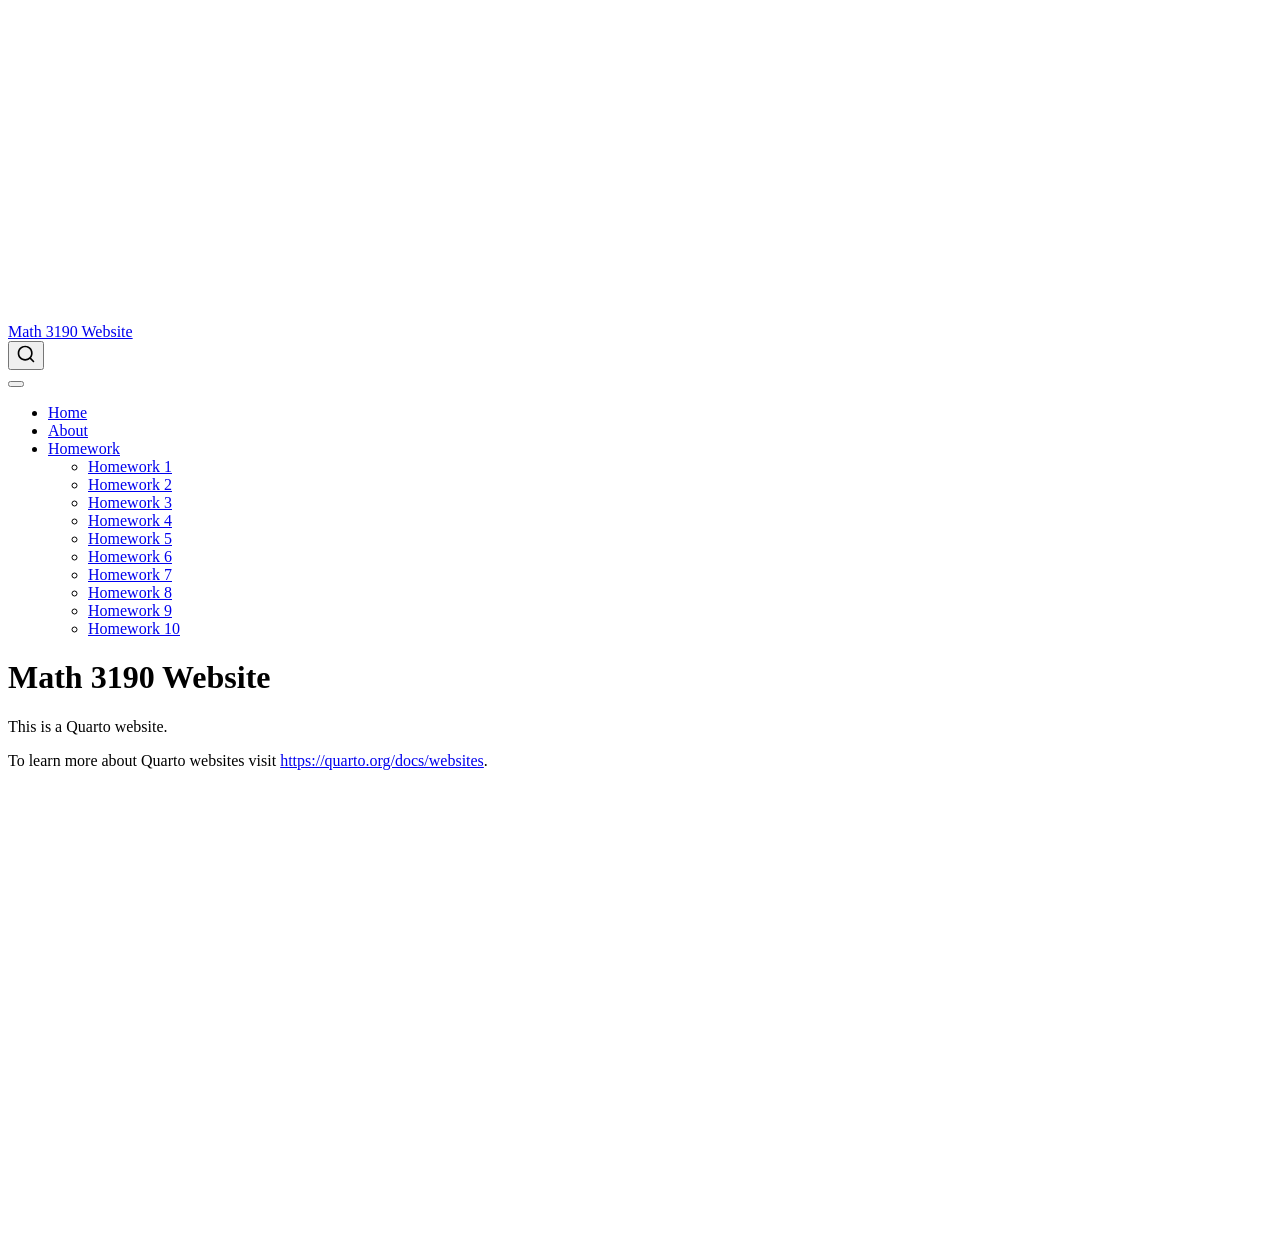
==== docs/index.html @ 8fbf4804 "Did it" ====
<!DOCTYPE html>
<html xmlns="http://www.w3.org/1999/xhtml" lang="en" xml:lang="en"><head>

<meta charset="utf-8">
<meta name="generator" content="quarto-1.7.32">

<meta name="viewport" content="width=device-width, initial-scale=1.0, user-scalable=yes">


<title>Math 3190 Website</title>
<style>
code{white-space: pre-wrap;}
span.smallcaps{font-variant: small-caps;}
div.columns{display: flex; gap: min(4vw, 1.5em);}
div.column{flex: auto; overflow-x: auto;}
div.hanging-indent{margin-left: 1.5em; text-indent: -1.5em;}
ul.task-list{list-style: none;}
ul.task-list li input[type="checkbox"] {
  width: 0.8em;
  margin: 0 0.8em 0.2em -1em; /* quarto-specific, see https://github.com/quarto-dev/quarto-cli/issues/4556 */ 
  vertical-align: middle;
}
</style>


<script src="site_libs/quarto-nav/quarto-nav.js"></script>
<script src="site_libs/quarto-nav/headroom.min.js"></script>
<script src="site_libs/clipboard/clipboard.min.js"></script>
<script src="site_libs/quarto-search/autocomplete.umd.js"></script>
<script src="site_libs/quarto-search/fuse.min.js"></script>
<script src="site_libs/quarto-search/quarto-search.js"></script>
<meta name="quarto:offset" content="./">
<script src="site_libs/quarto-html/quarto.js" type="module"></script>
<script src="site_libs/quarto-html/tabsets/tabsets.js" type="module"></script>
<script src="site_libs/quarto-html/popper.min.js"></script>
<script src="site_libs/quarto-html/tippy.umd.min.js"></script>
<script src="site_libs/quarto-html/anchor.min.js"></script>
<link href="site_libs/quarto-html/tippy.css" rel="stylesheet">
<link href="site_libs/quarto-html/quarto-syntax-highlighting-37eea08aefeeee20ff55810ff984fec1.css" rel="stylesheet" id="quarto-text-highlighting-styles">
<script src="site_libs/bootstrap/bootstrap.min.js"></script>
<link href="site_libs/bootstrap/bootstrap-icons.css" rel="stylesheet">
<link href="site_libs/bootstrap/bootstrap-dfb324f25d9b1687192fa8be62ac8f9c.min.css" rel="stylesheet" append-hash="true" id="quarto-bootstrap" data-mode="light">
<script id="quarto-search-options" type="application/json">{
  "location": "navbar",
  "copy-button": false,
  "collapse-after": 3,
  "panel-placement": "end",
  "type": "overlay",
  "limit": 50,
  "keyboard-shortcut": [
    "f",
    "/",
    "s"
  ],
  "show-item-context": false,
  "language": {
    "search-no-results-text": "No results",
    "search-matching-documents-text": "matching documents",
    "search-copy-link-title": "Copy link to search",
    "search-hide-matches-text": "Hide additional matches",
    "search-more-match-text": "more match in this document",
    "search-more-matches-text": "more matches in this document",
    "search-clear-button-title": "Clear",
    "search-text-placeholder": "",
    "search-detached-cancel-button-title": "Cancel",
    "search-submit-button-title": "Submit",
    "search-label": "Search"
  }
}</script>


<link rel="stylesheet" href="styles.css">
</head>

<body class="nav-fixed quarto-light">

<div id="quarto-search-results"></div>
  <header id="quarto-header" class="headroom fixed-top">
    <nav class="navbar navbar-expand-lg " data-bs-theme="dark">
      <div class="navbar-container container-fluid">
      <div class="navbar-brand-container mx-auto">
    <a class="navbar-brand" href="./index.html">
    <span class="navbar-title">Math 3190 Website</span>
    </a>
  </div>
            <div id="quarto-search" class="" title="Search"></div>
          <button class="navbar-toggler" type="button" data-bs-toggle="collapse" data-bs-target="#navbarCollapse" aria-controls="navbarCollapse" role="menu" aria-expanded="false" aria-label="Toggle navigation" onclick="if (window.quartoToggleHeadroom) { window.quartoToggleHeadroom(); }">
  <span class="navbar-toggler-icon"></span>
</button>
          <div class="collapse navbar-collapse" id="navbarCollapse">
            <ul class="navbar-nav navbar-nav-scroll me-auto">
  <li class="nav-item">
    <a class="nav-link active" href="./index.html" aria-current="page"> 
<span class="menu-text">Home</span></a>
  </li>  
  <li class="nav-item">
    <a class="nav-link" href="./about.html"> 
<span class="menu-text">About</span></a>
  </li>  
  <li class="nav-item dropdown ">
    <a class="nav-link dropdown-toggle" href="#" id="nav-menu-homework" role="link" data-bs-toggle="dropdown" aria-expanded="false">
 <span class="menu-text">Homework</span>
    </a>
    <ul class="dropdown-menu" aria-labelledby="nav-menu-homework">    
        <li>
    <a class="dropdown-item" href="./Homework/Homework_1.html">
 <span class="dropdown-text">Homework 1</span></a>
  </li>  
        <li>
    <a class="dropdown-item" href="./Homework/Homework_2.html">
 <span class="dropdown-text">Homework 2</span></a>
  </li>  
        <li>
    <a class="dropdown-item" href="./Homework/Homework_3.html">
 <span class="dropdown-text">Homework 3</span></a>
  </li>  
        <li>
    <a class="dropdown-item" href="./Homework/Homework_4.html">
 <span class="dropdown-text">Homework 4</span></a>
  </li>  
        <li>
    <a class="dropdown-item" href="./Homework/Homework_5.html">
 <span class="dropdown-text">Homework 5</span></a>
  </li>  
        <li>
    <a class="dropdown-item" href="./Homework/Homework_6.html">
 <span class="dropdown-text">Homework 6</span></a>
  </li>  
        <li>
    <a class="dropdown-item" href="./Homework/Homework_7.html">
 <span class="dropdown-text">Homework 7</span></a>
  </li>  
        <li>
    <a class="dropdown-item" href="./Homework/Homework_8.html">
 <span class="dropdown-text">Homework 8</span></a>
  </li>  
        <li>
    <a class="dropdown-item" href="./Homework/Homework_9.html">
 <span class="dropdown-text">Homework 9</span></a>
  </li>  
        <li>
    <a class="dropdown-item" href="./Homework/Homework_10.html">
 <span class="dropdown-text">Homework 10</span></a>
  </li>  
    </ul>
  </li>
</ul>
          </div> <!-- /navcollapse -->
            <div class="quarto-navbar-tools">
</div>
      </div> <!-- /container-fluid -->
    </nav>
</header>
<!-- content -->
<div id="quarto-content" class="quarto-container page-columns page-rows-contents page-layout-article page-navbar">
<!-- sidebar -->
<!-- margin-sidebar -->
    <div id="quarto-margin-sidebar" class="sidebar margin-sidebar zindex-bottom">
        
    </div>
<!-- main -->
<main class="content" id="quarto-document-content">

<header id="title-block-header" class="quarto-title-block default">
<div class="quarto-title">
<h1 class="title">Math 3190 Website</h1>
</div>



<div class="quarto-title-meta">

    
  
    
  </div>
  


</header>


<p>This is a Quarto website.</p>
<p>To learn more about Quarto websites visit <a href="https://quarto.org/docs/websites" class="uri">https://quarto.org/docs/websites</a>.</p>



</main> <!-- /main -->
<script id="quarto-html-after-body" type="application/javascript">
  window.document.addEventListener("DOMContentLoaded", function (event) {
    const icon = "";
    const anchorJS = new window.AnchorJS();
    anchorJS.options = {
      placement: 'right',
      icon: icon
    };
    anchorJS.add('.anchored');
    const isCodeAnnotation = (el) => {
      for (const clz of el.classList) {
        if (clz.startsWith('code-annotation-')) {                     
          return true;
        }
      }
      return false;
    }
    const onCopySuccess = function(e) {
      // button target
      const button = e.trigger;
      // don't keep focus
      button.blur();
      // flash "checked"
      button.classList.add('code-copy-button-checked');
      var currentTitle = button.getAttribute("title");
      button.setAttribute("title", "Copied!");
      let tooltip;
      if (window.bootstrap) {
        button.setAttribute("data-bs-toggle", "tooltip");
        button.setAttribute("data-bs-placement", "left");
        button.setAttribute("data-bs-title", "Copied!");
        tooltip = new bootstrap.Tooltip(button, 
          { trigger: "manual", 
            customClass: "code-copy-button-tooltip",
            offset: [0, -8]});
        tooltip.show();    
      }
      setTimeout(function() {
        if (tooltip) {
          tooltip.hide();
          button.removeAttribute("data-bs-title");
          button.removeAttribute("data-bs-toggle");
          button.removeAttribute("data-bs-placement");
        }
        button.setAttribute("title", currentTitle);
        button.classList.remove('code-copy-button-checked');
      }, 1000);
      // clear code selection
      e.clearSelection();
    }
    const getTextToCopy = function(trigger) {
        const codeEl = trigger.previousElementSibling.cloneNode(true);
        for (const childEl of codeEl.children) {
          if (isCodeAnnotation(childEl)) {
            childEl.remove();
          }
        }
        return codeEl.innerText;
    }
    const clipboard = new window.ClipboardJS('.code-copy-button:not([data-in-quarto-modal])', {
      text: getTextToCopy
    });
    clipboard.on('success', onCopySuccess);
    if (window.document.getElementById('quarto-embedded-source-code-modal')) {
      const clipboardModal = new window.ClipboardJS('.code-copy-button[data-in-quarto-modal]', {
        text: getTextToCopy,
        container: window.document.getElementById('quarto-embedded-source-code-modal')
      });
      clipboardModal.on('success', onCopySuccess);
    }
      var localhostRegex = new RegExp(/^(?:http|https):\/\/localhost\:?[0-9]*\//);
      var mailtoRegex = new RegExp(/^mailto:/);
        var filterRegex = new RegExp('/' + window.location.host + '/');
      var isInternal = (href) => {
          return filterRegex.test(href) || localhostRegex.test(href) || mailtoRegex.test(href);
      }
      // Inspect non-navigation links and adorn them if external
     var links = window.document.querySelectorAll('a[href]:not(.nav-link):not(.navbar-brand):not(.toc-action):not(.sidebar-link):not(.sidebar-item-toggle):not(.pagination-link):not(.no-external):not([aria-hidden]):not(.dropdown-item):not(.quarto-navigation-tool):not(.about-link)');
      for (var i=0; i<links.length; i++) {
        const link = links[i];
        if (!isInternal(link.href)) {
          // undo the damage that might have been done by quarto-nav.js in the case of
          // links that we want to consider external
          if (link.dataset.originalHref !== undefined) {
            link.href = link.dataset.originalHref;
          }
        }
      }
    function tippyHover(el, contentFn, onTriggerFn, onUntriggerFn) {
      const config = {
        allowHTML: true,
        maxWidth: 500,
        delay: 100,
        arrow: false,
        appendTo: function(el) {
            return el.parentElement;
        },
        interactive: true,
        interactiveBorder: 10,
        theme: 'quarto',
        placement: 'bottom-start',
      };
      if (contentFn) {
        config.content = contentFn;
      }
      if (onTriggerFn) {
        config.onTrigger = onTriggerFn;
      }
      if (onUntriggerFn) {
        config.onUntrigger = onUntriggerFn;
      }
      window.tippy(el, config); 
    }
    const noterefs = window.document.querySelectorAll('a[role="doc-noteref"]');
    for (var i=0; i<noterefs.length; i++) {
      const ref = noterefs[i];
      tippyHover(ref, function() {
        // use id or data attribute instead here
        let href = ref.getAttribute('data-footnote-href') || ref.getAttribute('href');
        try { href = new URL(href).hash; } catch {}
        const id = href.replace(/^#\/?/, "");
        const note = window.document.getElementById(id);
        if (note) {
          return note.innerHTML;
        } else {
          return "";
        }
      });
    }
    const xrefs = window.document.querySelectorAll('a.quarto-xref');
    const processXRef = (id, note) => {
      // Strip column container classes
      const stripColumnClz = (el) => {
        el.classList.remove("page-full", "page-columns");
        if (el.children) {
          for (const child of el.children) {
            stripColumnClz(child);
          }
        }
      }
      stripColumnClz(note)
      if (id === null || id.startsWith('sec-')) {
        // Special case sections, only their first couple elements
        const container = document.createElement("div");
        if (note.children && note.children.length > 2) {
          container.appendChild(note.children[0].cloneNode(true));
          for (let i = 1; i < note.children.length; i++) {
            const child = note.children[i];
            if (child.tagName === "P" && child.innerText === "") {
              continue;
            } else {
              container.appendChild(child.cloneNode(true));
              break;
            }
          }
          if (window.Quarto?.typesetMath) {
            window.Quarto.typesetMath(container);
          }
          return container.innerHTML
        } else {
          if (window.Quarto?.typesetMath) {
            window.Quarto.typesetMath(note);
          }
          return note.innerHTML;
        }
      } else {
        // Remove any anchor links if they are present
        const anchorLink = note.querySelector('a.anchorjs-link');
        if (anchorLink) {
          anchorLink.remove();
        }
        if (window.Quarto?.typesetMath) {
          window.Quarto.typesetMath(note);
        }
        if (note.classList.contains("callout")) {
          return note.outerHTML;
        } else {
          return note.innerHTML;
        }
      }
    }
    for (var i=0; i<xrefs.length; i++) {
      const xref = xrefs[i];
      tippyHover(xref, undefined, function(instance) {
        instance.disable();
        let url = xref.getAttribute('href');
        let hash = undefined; 
        if (url.startsWith('#')) {
          hash = url;
        } else {
          try { hash = new URL(url).hash; } catch {}
        }
        if (hash) {
          const id = hash.replace(/^#\/?/, "");
          const note = window.document.getElementById(id);
          if (note !== null) {
            try {
              const html = processXRef(id, note.cloneNode(true));
              instance.setContent(html);
            } finally {
              instance.enable();
              instance.show();
            }
          } else {
            // See if we can fetch this
            fetch(url.split('#')[0])
            .then(res => res.text())
            .then(html => {
              const parser = new DOMParser();
              const htmlDoc = parser.parseFromString(html, "text/html");
              const note = htmlDoc.getElementById(id);
              if (note !== null) {
                const html = processXRef(id, note);
                instance.setContent(html);
              } 
            }).finally(() => {
              instance.enable();
              instance.show();
            });
          }
        } else {
          // See if we can fetch a full url (with no hash to target)
          // This is a special case and we should probably do some content thinning / targeting
          fetch(url)
          .then(res => res.text())
          .then(html => {
            const parser = new DOMParser();
            const htmlDoc = parser.parseFromString(html, "text/html");
            const note = htmlDoc.querySelector('main.content');
            if (note !== null) {
              // This should only happen for chapter cross references
              // (since there is no id in the URL)
              // remove the first header
              if (note.children.length > 0 && note.children[0].tagName === "HEADER") {
                note.children[0].remove();
              }
              const html = processXRef(null, note);
              instance.setContent(html);
            } 
          }).finally(() => {
            instance.enable();
            instance.show();
          });
        }
      }, function(instance) {
      });
    }
        let selectedAnnoteEl;
        const selectorForAnnotation = ( cell, annotation) => {
          let cellAttr = 'data-code-cell="' + cell + '"';
          let lineAttr = 'data-code-annotation="' +  annotation + '"';
          const selector = 'span[' + cellAttr + '][' + lineAttr + ']';
          return selector;
        }
        const selectCodeLines = (annoteEl) => {
          const doc = window.document;
          const targetCell = annoteEl.getAttribute("data-target-cell");
          const targetAnnotation = annoteEl.getAttribute("data-target-annotation");
          const annoteSpan = window.document.querySelector(selectorForAnnotation(targetCell, targetAnnotation));
          const lines = annoteSpan.getAttribute("data-code-lines").split(",");
          const lineIds = lines.map((line) => {
            return targetCell + "-" + line;
          })
          let top = null;
          let height = null;
          let parent = null;
          if (lineIds.length > 0) {
              //compute the position of the single el (top and bottom and make a div)
              const el = window.document.getElementById(lineIds[0]);
              top = el.offsetTop;
              height = el.offsetHeight;
              parent = el.parentElement.parentElement;
            if (lineIds.length > 1) {
              const lastEl = window.document.getElementById(lineIds[lineIds.length - 1]);
              const bottom = lastEl.offsetTop + lastEl.offsetHeight;
              height = bottom - top;
            }
            if (top !== null && height !== null && parent !== null) {
              // cook up a div (if necessary) and position it 
              let div = window.document.getElementById("code-annotation-line-highlight");
              if (div === null) {
                div = window.document.createElement("div");
                div.setAttribute("id", "code-annotation-line-highlight");
                div.style.position = 'absolute';
                parent.appendChild(div);
              }
              div.style.top = top - 2 + "px";
              div.style.height = height + 4 + "px";
              div.style.left = 0;
              let gutterDiv = window.document.getElementById("code-annotation-line-highlight-gutter");
              if (gutterDiv === null) {
                gutterDiv = window.document.createElement("div");
                gutterDiv.setAttribute("id", "code-annotation-line-highlight-gutter");
                gutterDiv.style.position = 'absolute';
                const codeCell = window.document.getElementById(targetCell);
                const gutter = codeCell.querySelector('.code-annotation-gutter');
                gutter.appendChild(gutterDiv);
              }
              gutterDiv.style.top = top - 2 + "px";
              gutterDiv.style.height = height + 4 + "px";
            }
            selectedAnnoteEl = annoteEl;
          }
        };
        const unselectCodeLines = () => {
          const elementsIds = ["code-annotation-line-highlight", "code-annotation-line-highlight-gutter"];
          elementsIds.forEach((elId) => {
            const div = window.document.getElementById(elId);
            if (div) {
              div.remove();
            }
          });
          selectedAnnoteEl = undefined;
        };
          // Handle positioning of the toggle
      window.addEventListener(
        "resize",
        throttle(() => {
          elRect = undefined;
          if (selectedAnnoteEl) {
            selectCodeLines(selectedAnnoteEl);
          }
        }, 10)
      );
      function throttle(fn, ms) {
      let throttle = false;
      let timer;
        return (...args) => {
          if(!throttle) { // first call gets through
              fn.apply(this, args);
              throttle = true;
          } else { // all the others get throttled
              if(timer) clearTimeout(timer); // cancel #2
              timer = setTimeout(() => {
                fn.apply(this, args);
                timer = throttle = false;
              }, ms);
          }
        };
      }
        // Attach click handler to the DT
        const annoteDls = window.document.querySelectorAll('dt[data-target-cell]');
        for (const annoteDlNode of annoteDls) {
          annoteDlNode.addEventListener('click', (event) => {
            const clickedEl = event.target;
            if (clickedEl !== selectedAnnoteEl) {
              unselectCodeLines();
              const activeEl = window.document.querySelector('dt[data-target-cell].code-annotation-active');
              if (activeEl) {
                activeEl.classList.remove('code-annotation-active');
              }
              selectCodeLines(clickedEl);
              clickedEl.classList.add('code-annotation-active');
            } else {
              // Unselect the line
              unselectCodeLines();
              clickedEl.classList.remove('code-annotation-active');
            }
          });
        }
    const findCites = (el) => {
      const parentEl = el.parentElement;
      if (parentEl) {
        const cites = parentEl.dataset.cites;
        if (cites) {
          return {
            el,
            cites: cites.split(' ')
          };
        } else {
          return findCites(el.parentElement)
        }
      } else {
        return undefined;
      }
    };
    var bibliorefs = window.document.querySelectorAll('a[role="doc-biblioref"]');
    for (var i=0; i<bibliorefs.length; i++) {
      const ref = bibliorefs[i];
      const citeInfo = findCites(ref);
      if (citeInfo) {
        tippyHover(citeInfo.el, function() {
          var popup = window.document.createElement('div');
          citeInfo.cites.forEach(function(cite) {
            var citeDiv = window.document.createElement('div');
            citeDiv.classList.add('hanging-indent');
            citeDiv.classList.add('csl-entry');
            var biblioDiv = window.document.getElementById('ref-' + cite);
            if (biblioDiv) {
              citeDiv.innerHTML = biblioDiv.innerHTML;
            }
            popup.appendChild(citeDiv);
          });
          return popup.innerHTML;
        });
      }
    }
  });
  </script>
</div> <!-- /content -->




</body></html>
---- docs/site_libs/quarto-html/tippy.css ----
.tippy-box[data-animation=fade][data-state=hidden]{opacity:0}[data-tippy-root]{max-width:calc(100vw - 10px)}.tippy-box{position:relative;background-color:#333;color:#fff;border-radius:4px;font-size:14px;line-height:1.4;white-space:normal;outline:0;transition-property:transform,visibility,opacity}.tippy-box[data-placement^=top]>.tippy-arrow{bottom:0}.tippy-box[data-placement^=top]>.tippy-arrow:before{bottom:-7px;left:0;border-width:8px 8px 0;border-top-color:initial;transform-origin:center top}.tippy-box[data-placement^=bottom]>.tippy-arrow{top:0}.tippy-box[data-placement^=bottom]>.tippy-arrow:before{top:-7px;left:0;border-width:0 8px 8px;border-bottom-color:initial;transform-origin:center bottom}.tippy-box[data-placement^=left]>.tippy-arrow{right:0}.tippy-box[data-placement^=left]>.tippy-arrow:before{border-width:8px 0 8px 8px;border-left-color:initial;right:-7px;transform-origin:center left}.tippy-box[data-placement^=right]>.tippy-arrow{left:0}.tippy-box[data-placement^=right]>.tippy-arrow:before{left:-7px;border-width:8px 8px 8px 0;border-right-color:initial;transform-origin:center right}.tippy-box[data-inertia][data-state=visible]{transition-timing-function:cubic-bezier(.54,1.5,.38,1.11)}.tippy-arrow{width:16px;height:16px;color:#333}.tippy-arrow:before{content:"";position:absolute;border-color:transparent;border-style:solid}.tippy-content{position:relative;padding:5px 9px;z-index:1}
---- docs/site_libs/quarto-html/quarto-syntax-highlighting-37eea08aefeeee20ff55810ff984fec1.css ----
/* quarto syntax highlight colors */
:root {
  --quarto-hl-ot-color: #003B4F;
  --quarto-hl-at-color: #657422;
  --quarto-hl-ss-color: #20794D;
  --quarto-hl-an-color: #5E5E5E;
  --quarto-hl-fu-color: #4758AB;
  --quarto-hl-st-color: #20794D;
  --quarto-hl-cf-color: #003B4F;
  --quarto-hl-op-color: #5E5E5E;
  --quarto-hl-er-color: #AD0000;
  --quarto-hl-bn-color: #AD0000;
  --quarto-hl-al-color: #AD0000;
  --quarto-hl-va-color: #111111;
  --quarto-hl-bu-color: inherit;
  --quarto-hl-ex-color: inherit;
  --quarto-hl-pp-color: #AD0000;
  --quarto-hl-in-color: #5E5E5E;
  --quarto-hl-vs-color: #20794D;
  --quarto-hl-wa-color: #5E5E5E;
  --quarto-hl-do-color: #5E5E5E;
  --quarto-hl-im-color: #00769E;
  --quarto-hl-ch-color: #20794D;
  --quarto-hl-dt-color: #AD0000;
  --quarto-hl-fl-color: #AD0000;
  --quarto-hl-co-color: #5E5E5E;
  --quarto-hl-cv-color: #5E5E5E;
  --quarto-hl-cn-color: #8f5902;
  --quarto-hl-sc-color: #5E5E5E;
  --quarto-hl-dv-color: #AD0000;
  --quarto-hl-kw-color: #003B4F;
}

/* other quarto variables */
:root {
  --quarto-font-monospace: SFMono-Regular, Menlo, Monaco, Consolas, "Liberation Mono", "Courier New", monospace;
}

/* syntax highlight based on Pandoc's rules */
pre > code.sourceCode > span {
  color: #003B4F;
}

code.sourceCode > span {
  color: #003B4F;
}

div.sourceCode,
div.sourceCode pre.sourceCode {
  color: #003B4F;
}

/* Normal */
code span {
  color: #003B4F;
}

/* Alert */
code span.al {
  color: #AD0000;
  font-style: inherit;
}

/* Annotation */
code span.an {
  color: #5E5E5E;
  font-style: inherit;
}

/* Attribute */
code span.at {
  color: #657422;
  font-style: inherit;
}

/* BaseN */
code span.bn {
  color: #AD0000;
  font-style: inherit;
}

/* BuiltIn */
code span.bu {
  font-style: inherit;
}

/* ControlFlow */
code span.cf {
  color: #003B4F;
  font-weight: bold;
  font-style: inherit;
}

/* Char */
code span.ch {
  color: #20794D;
  font-style: inherit;
}

/* Constant */
code span.cn {
  color: #8f5902;
  font-style: inherit;
}

/* Comment */
code span.co {
  color: #5E5E5E;
  font-style: inherit;
}

/* CommentVar */
code span.cv {
  color: #5E5E5E;
  font-style: italic;
}

/* Documentation */
code span.do {
  color: #5E5E5E;
  font-style: italic;
}

/* DataType */
code span.dt {
  color: #AD0000;
  font-style: inherit;
}

/* DecVal */
code span.dv {
  color: #AD0000;
  font-style: inherit;
}

/* Error */
code span.er {
  color: #AD0000;
  font-style: inherit;
}

/* Extension */
code span.ex {
  font-style: inherit;
}

/* Float */
code span.fl {
  color: #AD0000;
  font-style: inherit;
}

/* Function */
code span.fu {
  color: #4758AB;
  font-style: inherit;
}

/* Import */
code span.im {
  color: #00769E;
  font-style: inherit;
}

/* Information */
code span.in {
  color: #5E5E5E;
  font-style: inherit;
}

/* Keyword */
code span.kw {
  color: #003B4F;
  font-weight: bold;
  font-style: inherit;
}

/* Operator */
code span.op {
  color: #5E5E5E;
  font-style: inherit;
}

/* Other */
code span.ot {
  color: #003B4F;
  font-style: inherit;
}

/* Preprocessor */
code span.pp {
  color: #AD0000;
  font-style: inherit;
}

/* SpecialChar */
code span.sc {
  color: #5E5E5E;
  font-style: inherit;
}

/* SpecialString */
code span.ss {
  color: #20794D;
  font-style: inherit;
}

/* String */
code span.st {
  color: #20794D;
  font-style: inherit;
}

/* Variable */
code span.va {
  color: #111111;
  font-style: inherit;
}

/* VerbatimString */
code span.vs {
  color: #20794D;
  font-style: inherit;
}

/* Warning */
code span.wa {
  color: #5E5E5E;
  font-style: italic;
}

.prevent-inlining {
  content: "</";
}

/*# sourceMappingURL=27d3d809615f7771493d095567f04340.css.map */
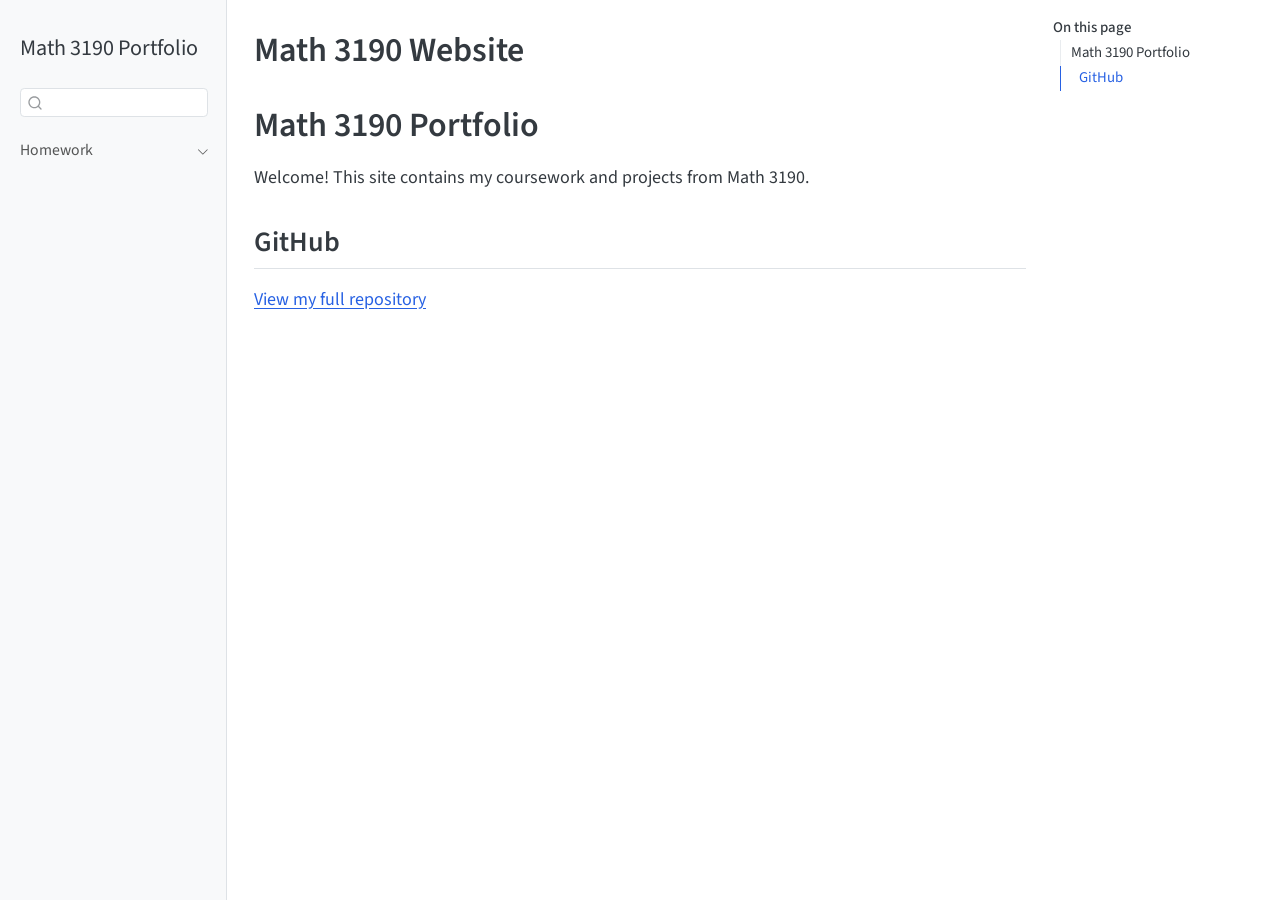
==== commit fa2bb029: "Updated the navbar" ====
--- a/docs/index.html
+++ b/docs/index.html
@@ -7,7 +7,7 @@
 <meta name="viewport" content="width=device-width, initial-scale=1.0, user-scalable=yes">
 
 
-<title>Math 3190 Website</title>
+<title>Math 3190 Website – Math 3190 Portfolio</title>
 <style>
 code{white-space: pre-wrap;}
 span.smallcaps{font-variant: small-caps;}
@@ -39,13 +39,13 @@
 <link href="site_libs/quarto-html/quarto-syntax-highlighting-37eea08aefeeee20ff55810ff984fec1.css" rel="stylesheet" id="quarto-text-highlighting-styles">
 <script src="site_libs/bootstrap/bootstrap.min.js"></script>
 <link href="site_libs/bootstrap/bootstrap-icons.css" rel="stylesheet">
-<link href="site_libs/bootstrap/bootstrap-dfb324f25d9b1687192fa8be62ac8f9c.min.css" rel="stylesheet" append-hash="true" id="quarto-bootstrap" data-mode="light">
+<link href="site_libs/bootstrap/bootstrap-5d2e30ad26079c1dae90a1fd11eba2b9.min.css" rel="stylesheet" append-hash="true" id="quarto-bootstrap" data-mode="light">
 <script id="quarto-search-options" type="application/json">{
-  "location": "navbar",
+  "location": "sidebar",
   "copy-button": false,
   "collapse-after": 3,
-  "panel-placement": "end",
-  "type": "overlay",
+  "panel-placement": "start",
+  "type": "textbox",
   "limit": 50,
   "keyboard-shortcut": [
     "f",
@@ -72,91 +72,69 @@
 <link rel="stylesheet" href="styles.css">
 </head>
 
-<body class="nav-fixed quarto-light">
+<body class="nav-sidebar docked quarto-light">
 
 <div id="quarto-search-results"></div>
   <header id="quarto-header" class="headroom fixed-top">
-    <nav class="navbar navbar-expand-lg " data-bs-theme="dark">
-      <div class="navbar-container container-fluid">
-      <div class="navbar-brand-container mx-auto">
-    <a class="navbar-brand" href="./index.html">
-    <span class="navbar-title">Math 3190 Website</span>
-    </a>
-  </div>
-            <div id="quarto-search" class="" title="Search"></div>
-          <button class="navbar-toggler" type="button" data-bs-toggle="collapse" data-bs-target="#navbarCollapse" aria-controls="navbarCollapse" role="menu" aria-expanded="false" aria-label="Toggle navigation" onclick="if (window.quartoToggleHeadroom) { window.quartoToggleHeadroom(); }">
-  <span class="navbar-toggler-icon"></span>
-</button>
-          <div class="collapse navbar-collapse" id="navbarCollapse">
-            <ul class="navbar-nav navbar-nav-scroll me-auto">
-  <li class="nav-item">
-    <a class="nav-link active" href="./index.html" aria-current="page"> 
-<span class="menu-text">Home</span></a>
-  </li>  
-  <li class="nav-item">
-    <a class="nav-link" href="./about.html"> 
-<span class="menu-text">About</span></a>
-  </li>  
-  <li class="nav-item dropdown ">
-    <a class="nav-link dropdown-toggle" href="#" id="nav-menu-homework" role="link" data-bs-toggle="dropdown" aria-expanded="false">
- <span class="menu-text">Homework</span>
-    </a>
-    <ul class="dropdown-menu" aria-labelledby="nav-menu-homework">    
-        <li>
-    <a class="dropdown-item" href="./Homework/Homework_1.html">
- <span class="dropdown-text">Homework 1</span></a>
-  </li>  
-        <li>
-    <a class="dropdown-item" href="./Homework/Homework_2.html">
- <span class="dropdown-text">Homework 2</span></a>
-  </li>  
-        <li>
-    <a class="dropdown-item" href="./Homework/Homework_3.html">
- <span class="dropdown-text">Homework 3</span></a>
-  </li>  
-        <li>
-    <a class="dropdown-item" href="./Homework/Homework_4.html">
- <span class="dropdown-text">Homework 4</span></a>
-  </li>  
-        <li>
-    <a class="dropdown-item" href="./Homework/Homework_5.html">
- <span class="dropdown-text">Homework 5</span></a>
-  </li>  
-        <li>
-    <a class="dropdown-item" href="./Homework/Homework_6.html">
- <span class="dropdown-text">Homework 6</span></a>
-  </li>  
-        <li>
-    <a class="dropdown-item" href="./Homework/Homework_7.html">
- <span class="dropdown-text">Homework 7</span></a>
-  </li>  
-        <li>
-    <a class="dropdown-item" href="./Homework/Homework_8.html">
- <span class="dropdown-text">Homework 8</span></a>
-  </li>  
-        <li>
-    <a class="dropdown-item" href="./Homework/Homework_9.html">
- <span class="dropdown-text">Homework 9</span></a>
-  </li>  
-        <li>
-    <a class="dropdown-item" href="./Homework/Homework_10.html">
- <span class="dropdown-text">Homework 10</span></a>
-  </li>  
-    </ul>
-  </li>
-</ul>
-          </div> <!-- /navcollapse -->
-            <div class="quarto-navbar-tools">
-</div>
-      </div> <!-- /container-fluid -->
-    </nav>
+  <nav class="quarto-secondary-nav">
+    <div class="container-fluid d-flex">
+      <button type="button" class="quarto-btn-toggle btn" data-bs-toggle="collapse" role="button" data-bs-target=".quarto-sidebar-collapse-item" aria-controls="quarto-sidebar" aria-expanded="false" aria-label="Toggle sidebar navigation" onclick="if (window.quartoToggleHeadroom) { window.quartoToggleHeadroom(); }">
+        <i class="bi bi-layout-text-sidebar-reverse"></i>
+      </button>
+        <nav class="quarto-page-breadcrumbs" aria-label="breadcrumb"><ol class="breadcrumb"><li class="breadcrumb-item">
+      Math 3190 Portfolio
+      </li></ol></nav>
+        <a class="flex-grow-1" role="navigation" data-bs-toggle="collapse" data-bs-target=".quarto-sidebar-collapse-item" aria-controls="quarto-sidebar" aria-expanded="false" aria-label="Toggle sidebar navigation" onclick="if (window.quartoToggleHeadroom) { window.quartoToggleHeadroom(); }">      
+        </a>
+      <button type="button" class="btn quarto-search-button" aria-label="Search" onclick="window.quartoOpenSearch();">
+        <i class="bi bi-search"></i>
+      </button>
+    </div>
+  </nav>
 </header>
 <!-- content -->
-<div id="quarto-content" class="quarto-container page-columns page-rows-contents page-layout-article page-navbar">
+<div id="quarto-content" class="quarto-container page-columns page-rows-contents page-layout-article">
 <!-- sidebar -->
+  <nav id="quarto-sidebar" class="sidebar collapse collapse-horizontal quarto-sidebar-collapse-item sidebar-navigation docked overflow-auto">
+    <div class="pt-lg-2 mt-2 text-left sidebar-header">
+    <div class="sidebar-title mb-0 py-0">
+      <a href="./">Math 3190 Portfolio</a> 
+    </div>
+      </div>
+        <div class="mt-2 flex-shrink-0 align-items-center">
+        <div class="sidebar-search">
+        <div id="quarto-search" class="" title="Search"></div>
+        </div>
+        </div>
+    <div class="sidebar-menu-container"> 
+    <ul class="list-unstyled mt-1">
+        <li class="sidebar-item sidebar-item-section">
+      <div class="sidebar-item-container"> 
+            <a class="sidebar-item-text sidebar-link text-start" data-bs-toggle="collapse" data-bs-target="#quarto-sidebar-section-1" role="navigation" aria-expanded="true">
+ <span class="menu-text">Homework</span></a>
+          <a class="sidebar-item-toggle text-start" data-bs-toggle="collapse" data-bs-target="#quarto-sidebar-section-1" role="navigation" aria-expanded="true" aria-label="Toggle section">
+            <i class="bi bi-chevron-right ms-2"></i>
+          </a> 
+      </div>
+      <ul id="quarto-sidebar-section-1" class="collapse list-unstyled sidebar-section depth1 show">  
+      </ul>
+  </li>
+    </ul>
+    </div>
+</nav>
+<div id="quarto-sidebar-glass" class="quarto-sidebar-collapse-item" data-bs-toggle="collapse" data-bs-target=".quarto-sidebar-collapse-item"></div>
 <!-- margin-sidebar -->
-    <div id="quarto-margin-sidebar" class="sidebar margin-sidebar zindex-bottom">
-        
+    <div id="quarto-margin-sidebar" class="sidebar margin-sidebar">
+        <nav id="TOC" role="doc-toc" class="toc-active">
+    <h2 id="toc-title">On this page</h2>
+   
+  <ul>
+  <li><a href="#math-3190-portfolio" id="toc-math-3190-portfolio" class="nav-link active" data-scroll-target="#math-3190-portfolio">Math 3190 Portfolio</a>
+  <ul class="collapse">
+  <li><a href="#github" id="toc-github" class="nav-link" data-scroll-target="#github">GitHub</a></li>
+  </ul></li>
+  </ul>
+</nav>
     </div>
 <!-- main -->
 <main class="content" id="quarto-document-content">
@@ -180,10 +158,16 @@
 </header>
 
 
-<p>This is a Quarto website.</p>
-<p>To learn more about Quarto websites visit <a href="https://quarto.org/docs/websites" class="uri">https://quarto.org/docs/websites</a>.</p>
-
-
+<section id="math-3190-portfolio" class="level1">
+<h1>Math 3190 Portfolio</h1>
+<p>Welcome! This site contains my coursework and projects from Math 3190.</p>
+<section id="github" class="level2">
+<h2 class="anchored" data-anchor-id="github">GitHub</h2>
+<p><a href="https://github.com/RMMcMurray">View my full repository</a></p>
+
+
+</section>
+</section>
 
 </main> <!-- /main -->
 <script id="quarto-html-after-body" type="application/javascript">
--- a/docs/styles.css
+++ b/docs/styles.css
@@ -0,0 +1,19 @@
+/* css styles */
+body {
+    font-size: 18px;
+}
+
+.navbar {
+    font-weight: 500;
+}
+
+h1,
+h2,
+h3 {
+    font-weight: 600;
+}
+
+.quarto-title-block .quarto-title-banner {
+    background: linear-gradient(90deg, #2c3e50, #4ca1af);
+    color: white;
+}
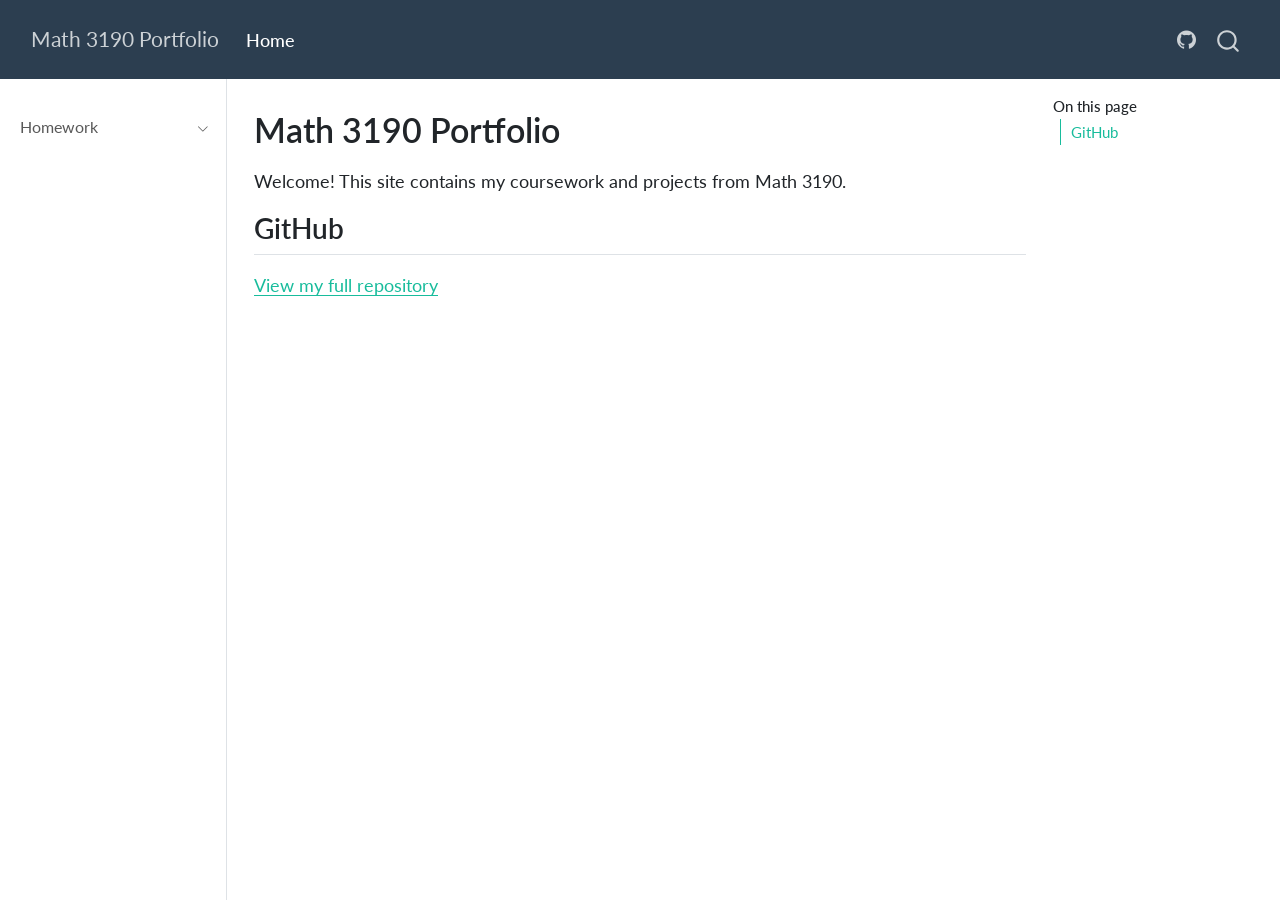
==== commit fa3b40c0: "New theme" ====
--- a/docs/index.html
+++ b/docs/index.html
@@ -7,7 +7,7 @@
 <meta name="viewport" content="width=device-width, initial-scale=1.0, user-scalable=yes">
 
 
-<title>Math 3190 Website – Math 3190 Portfolio</title>
+<title>Math 3190 Portfolio</title>
 <style>
 code{white-space: pre-wrap;}
 span.smallcaps{font-variant: small-caps;}
@@ -39,13 +39,13 @@
 <link href="site_libs/quarto-html/quarto-syntax-highlighting-37eea08aefeeee20ff55810ff984fec1.css" rel="stylesheet" id="quarto-text-highlighting-styles">
 <script src="site_libs/bootstrap/bootstrap.min.js"></script>
 <link href="site_libs/bootstrap/bootstrap-icons.css" rel="stylesheet">
-<link href="site_libs/bootstrap/bootstrap-5d2e30ad26079c1dae90a1fd11eba2b9.min.css" rel="stylesheet" append-hash="true" id="quarto-bootstrap" data-mode="light">
+<link href="site_libs/bootstrap/bootstrap-bb7e4cd9a92490c9c96cf3773fe6ca39.min.css" rel="stylesheet" append-hash="true" id="quarto-bootstrap" data-mode="light">
 <script id="quarto-search-options" type="application/json">{
-  "location": "sidebar",
+  "location": "navbar",
   "copy-button": false,
   "collapse-after": 3,
-  "panel-placement": "start",
-  "type": "textbox",
+  "panel-placement": "end",
+  "type": "overlay",
   "limit": 50,
   "keyboard-shortcut": [
     "f",
@@ -72,40 +72,55 @@
 <link rel="stylesheet" href="styles.css">
 </head>
 
-<body class="nav-sidebar docked quarto-light">
+<body class="nav-sidebar docked nav-fixed quarto-light">
 
 <div id="quarto-search-results"></div>
   <header id="quarto-header" class="headroom fixed-top">
+    <nav class="navbar navbar-expand-lg " data-bs-theme="dark">
+      <div class="navbar-container container-fluid">
+      <div class="navbar-brand-container mx-auto">
+    <a class="navbar-brand" href="./index.html">
+    <span class="navbar-title">Math 3190 Portfolio</span>
+    </a>
+  </div>
+            <div id="quarto-search" class="" title="Search"></div>
+          <button class="navbar-toggler" type="button" data-bs-toggle="collapse" data-bs-target="#navbarCollapse" aria-controls="navbarCollapse" role="menu" aria-expanded="false" aria-label="Toggle navigation" onclick="if (window.quartoToggleHeadroom) { window.quartoToggleHeadroom(); }">
+  <span class="navbar-toggler-icon"></span>
+</button>
+          <div class="collapse navbar-collapse" id="navbarCollapse">
+            <ul class="navbar-nav navbar-nav-scroll me-auto">
+  <li class="nav-item">
+    <a class="nav-link active" href="./index.html" aria-current="page"> 
+<span class="menu-text">Home</span></a>
+  </li>  
+</ul>
+            <ul class="navbar-nav navbar-nav-scroll ms-auto">
+  <li class="nav-item compact">
+    <a class="nav-link" href="https://github.com/RMMcMurray/Math-3190-Projects"> <i class="bi bi-github" role="img">
+</i> 
+<span class="menu-text"></span></a>
+  </li>  
+</ul>
+          </div> <!-- /navcollapse -->
+            <div class="quarto-navbar-tools">
+</div>
+      </div> <!-- /container-fluid -->
+    </nav>
   <nav class="quarto-secondary-nav">
     <div class="container-fluid d-flex">
       <button type="button" class="quarto-btn-toggle btn" data-bs-toggle="collapse" role="button" data-bs-target=".quarto-sidebar-collapse-item" aria-controls="quarto-sidebar" aria-expanded="false" aria-label="Toggle sidebar navigation" onclick="if (window.quartoToggleHeadroom) { window.quartoToggleHeadroom(); }">
         <i class="bi bi-layout-text-sidebar-reverse"></i>
       </button>
-        <nav class="quarto-page-breadcrumbs" aria-label="breadcrumb"><ol class="breadcrumb"><li class="breadcrumb-item">
-      Math 3190 Portfolio
-      </li></ol></nav>
+        <nav class="quarto-page-breadcrumbs" aria-label="breadcrumb"><ol class="breadcrumb"><li class="breadcrumb-item">Math 3190 Portfolio</li></ol></nav>
         <a class="flex-grow-1" role="navigation" data-bs-toggle="collapse" data-bs-target=".quarto-sidebar-collapse-item" aria-controls="quarto-sidebar" aria-expanded="false" aria-label="Toggle sidebar navigation" onclick="if (window.quartoToggleHeadroom) { window.quartoToggleHeadroom(); }">      
         </a>
-      <button type="button" class="btn quarto-search-button" aria-label="Search" onclick="window.quartoOpenSearch();">
-        <i class="bi bi-search"></i>
-      </button>
     </div>
   </nav>
 </header>
 <!-- content -->
-<div id="quarto-content" class="quarto-container page-columns page-rows-contents page-layout-article">
+<div id="quarto-content" class="quarto-container page-columns page-rows-contents page-layout-article page-navbar">
 <!-- sidebar -->
   <nav id="quarto-sidebar" class="sidebar collapse collapse-horizontal quarto-sidebar-collapse-item sidebar-navigation docked overflow-auto">
-    <div class="pt-lg-2 mt-2 text-left sidebar-header">
-    <div class="sidebar-title mb-0 py-0">
-      <a href="./">Math 3190 Portfolio</a> 
-    </div>
-      </div>
-        <div class="mt-2 flex-shrink-0 align-items-center">
-        <div class="sidebar-search">
-        <div id="quarto-search" class="" title="Search"></div>
-        </div>
-        </div>
     <div class="sidebar-menu-container"> 
     <ul class="list-unstyled mt-1">
         <li class="sidebar-item sidebar-item-section">
@@ -129,10 +144,7 @@
     <h2 id="toc-title">On this page</h2>
    
   <ul>
-  <li><a href="#math-3190-portfolio" id="toc-math-3190-portfolio" class="nav-link active" data-scroll-target="#math-3190-portfolio">Math 3190 Portfolio</a>
-  <ul class="collapse">
-  <li><a href="#github" id="toc-github" class="nav-link" data-scroll-target="#github">GitHub</a></li>
-  </ul></li>
+  <li><a href="#github" id="toc-github" class="nav-link active" data-scroll-target="#github">GitHub</a></li>
   </ul>
 </nav>
     </div>
@@ -141,7 +153,7 @@
 
 <header id="title-block-header" class="quarto-title-block default">
 <div class="quarto-title">
-<h1 class="title">Math 3190 Website</h1>
+<h1 class="title">Math 3190 Portfolio</h1>
 </div>
 
 
@@ -158,15 +170,12 @@
 </header>
 
 
-<section id="math-3190-portfolio" class="level1">
-<h1>Math 3190 Portfolio</h1>
 <p>Welcome! This site contains my coursework and projects from Math 3190.</p>
 <section id="github" class="level2">
 <h2 class="anchored" data-anchor-id="github">GitHub</h2>
 <p><a href="https://github.com/RMMcMurray">View my full repository</a></p>
 
 
-</section>
 </section>
 
 </main> <!-- /main -->
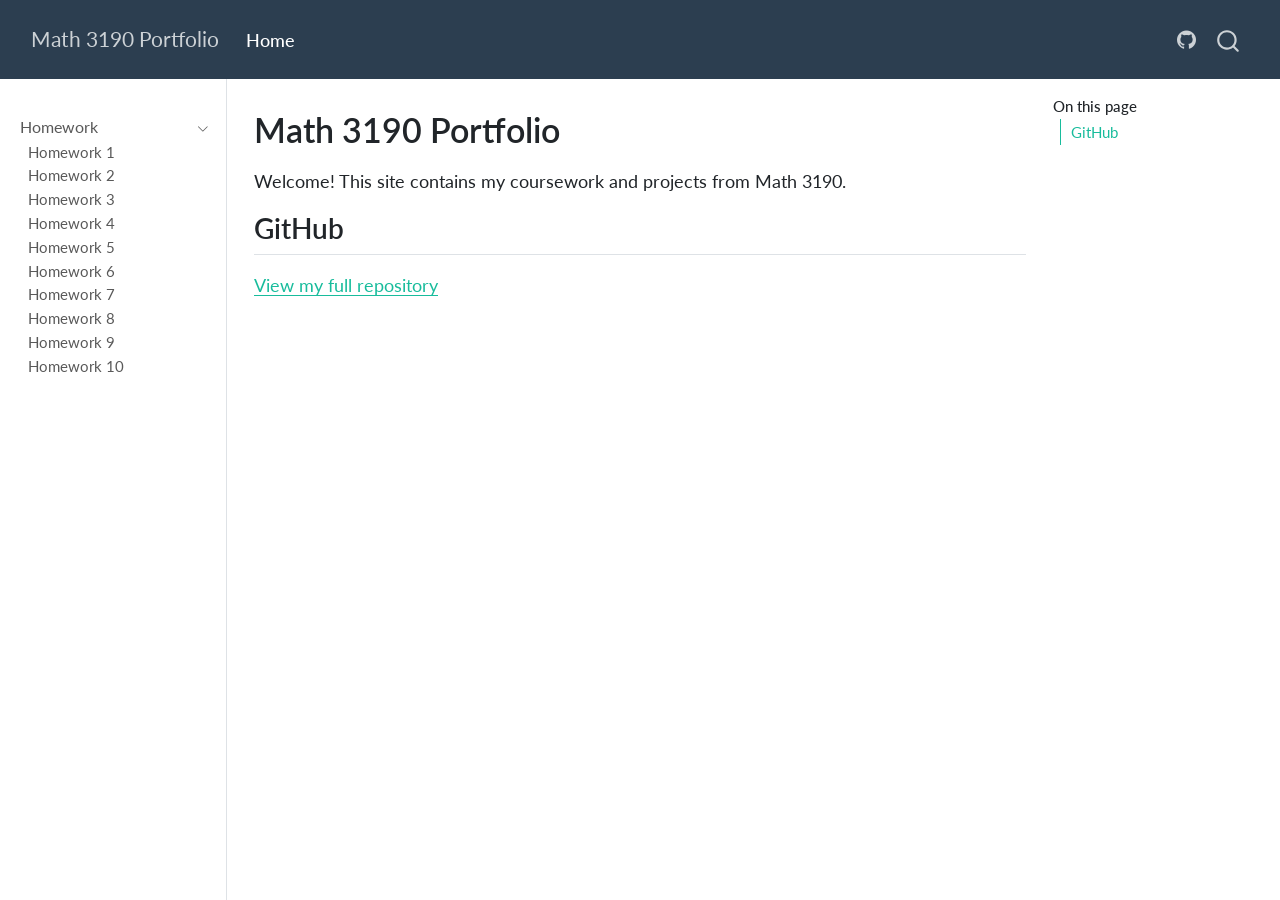
==== commit 243370f4: "Sidebar attempt" ====
--- a/docs/index.html
+++ b/docs/index.html
@@ -132,6 +132,66 @@
           </a> 
       </div>
       <ul id="quarto-sidebar-section-1" class="collapse list-unstyled sidebar-section depth1 show">  
+          <li class="sidebar-item">
+  <div class="sidebar-item-container"> 
+  <a href="./Homework/Homework_1.html" class="sidebar-item-text sidebar-link">
+ <span class="menu-text">Homework 1</span></a>
+  </div>
+</li>
+          <li class="sidebar-item">
+  <div class="sidebar-item-container"> 
+  <a href="./Homework/Homework_2.html" class="sidebar-item-text sidebar-link">
+ <span class="menu-text">Homework 2</span></a>
+  </div>
+</li>
+          <li class="sidebar-item">
+  <div class="sidebar-item-container"> 
+  <a href="./Homework/Homework_3.html" class="sidebar-item-text sidebar-link">
+ <span class="menu-text">Homework 3</span></a>
+  </div>
+</li>
+          <li class="sidebar-item">
+  <div class="sidebar-item-container"> 
+  <a href="./Homework/Homework_4.html" class="sidebar-item-text sidebar-link">
+ <span class="menu-text">Homework 4</span></a>
+  </div>
+</li>
+          <li class="sidebar-item">
+  <div class="sidebar-item-container"> 
+  <a href="./Homework/Homework_5.html" class="sidebar-item-text sidebar-link">
+ <span class="menu-text">Homework 5</span></a>
+  </div>
+</li>
+          <li class="sidebar-item">
+  <div class="sidebar-item-container"> 
+  <a href="./Homework/Homework_6.html" class="sidebar-item-text sidebar-link">
+ <span class="menu-text">Homework 6</span></a>
+  </div>
+</li>
+          <li class="sidebar-item">
+  <div class="sidebar-item-container"> 
+  <a href="./Homework/Homework_7.html" class="sidebar-item-text sidebar-link">
+ <span class="menu-text">Homework 7</span></a>
+  </div>
+</li>
+          <li class="sidebar-item">
+  <div class="sidebar-item-container"> 
+  <a href="./Homework/Homework_8.html" class="sidebar-item-text sidebar-link">
+ <span class="menu-text">Homework 8</span></a>
+  </div>
+</li>
+          <li class="sidebar-item">
+  <div class="sidebar-item-container"> 
+  <a href="./Homework/Homework_9.html" class="sidebar-item-text sidebar-link">
+ <span class="menu-text">Homework 9</span></a>
+  </div>
+</li>
+          <li class="sidebar-item">
+  <div class="sidebar-item-container"> 
+  <a href="./Homework/Homework_10.html" class="sidebar-item-text sidebar-link">
+ <span class="menu-text">Homework 10</span></a>
+  </div>
+</li>
       </ul>
   </li>
     </ul>
